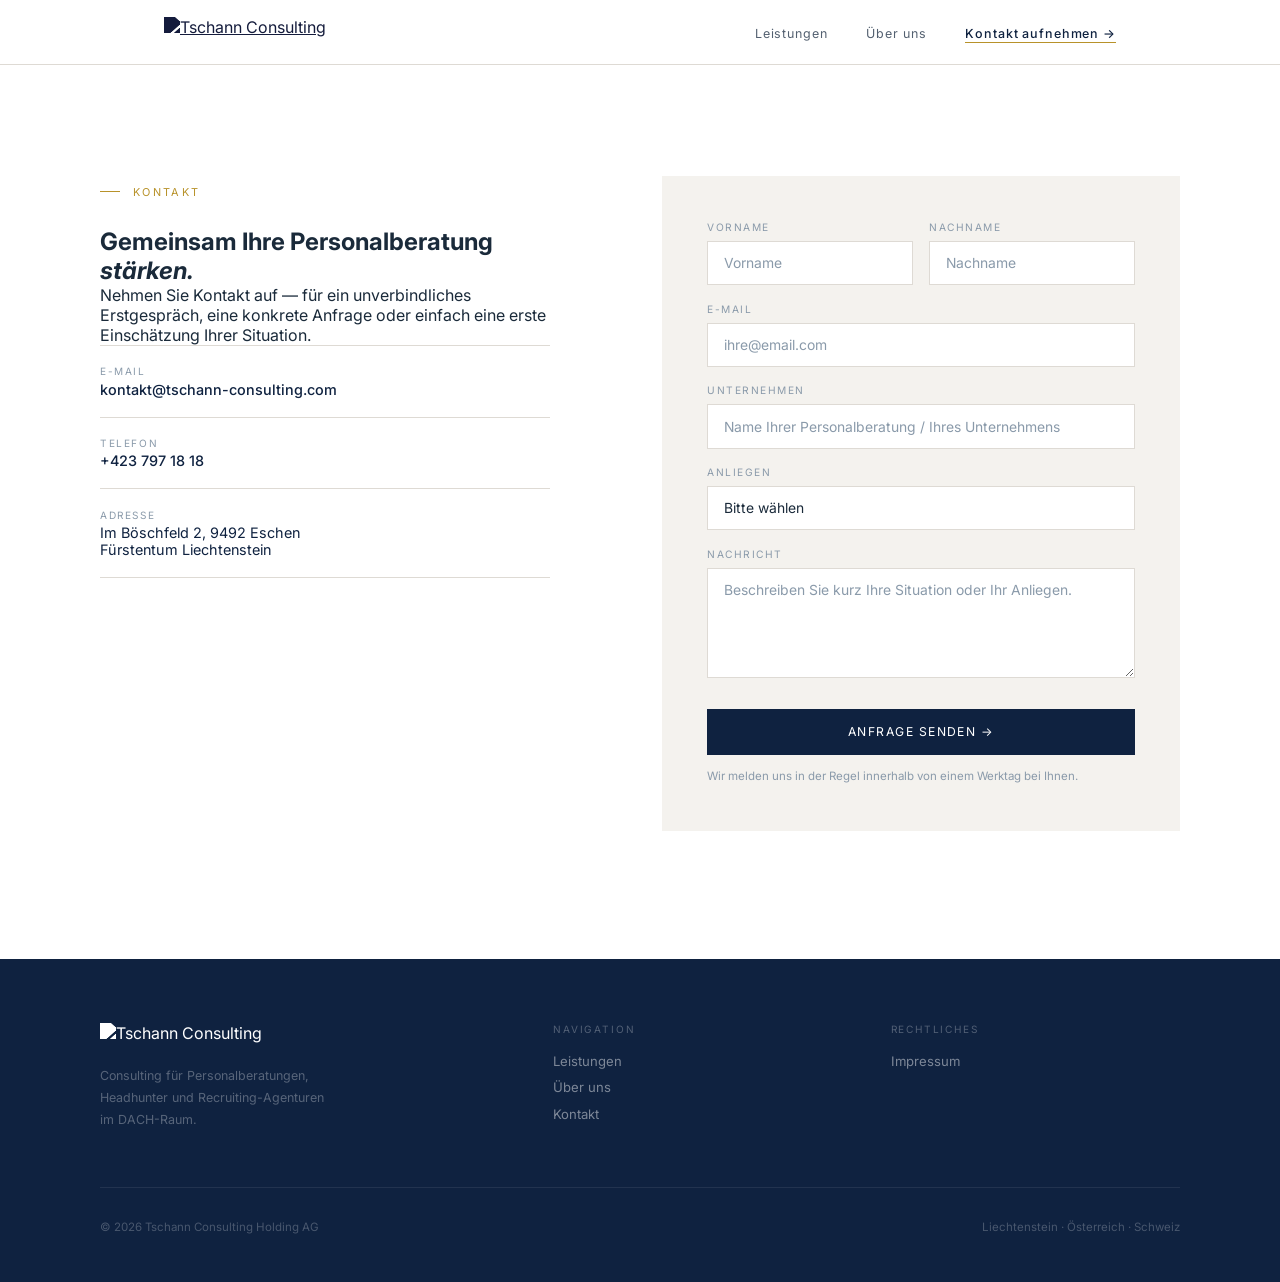
==== kontakt.html @ 7295a3ac "Add complete Tschann Consulting website - index.html, leistungen.html, ueber-uns.html, kontakt.html " ====
<!DOCTYPE html>
<html lang="de">
<head>
  <meta charset="UTF-8" />
  <meta name="viewport" content="width=device-width, initial-scale=1.0" />
  <title>Kontakt | Tschann Consulting</title>
  <meta name="description" content="Nehmen Sie Kontakt mit Tschann Consulting auf — Beratung für Personalberatungen, Headhunter und Recruiting-Agenturen in Liechtenstein, Österreich und der Schweiz." />
  <meta name="robots" content="index, follow" />
  <link rel="canonical" href="https://www.tschann-consulting.com/kontakt" />
  <meta property="og:title" content="Kontakt | Tschann Consulting" />
  <meta property="og:description" content="Unverbindliches Erstgespräch vereinbaren — Beratung für Personalberatungen im DACH-Raum." />
  <meta property="og:url" content="https://www.tschann-consulting.com/kontakt" />

  <link rel="preconnect" href="https://fonts.googleapis.com" />
  <link rel="preconnect" href="https://fonts.gstatic.com" crossorigin />
  <link href="https://fonts.googleapis.com/css2?family=Inter:wght@300;400;500&family=Lora:ital,wght@0,500;1,400&display=swap" rel="stylesheet" />
  <link rel="stylesheet" href="_shared.css" />

  <style>
    .kontakt-section {
      padding: 11rem 5vw 8rem;
      min-height: calc(100vh - 220px);
    }
    .kontakt-inner {
      max-width: 1080px; margin: 0 auto;
      display: grid; grid-template-columns: 1fr 1.15fr; gap: 7rem; align-items: start;
    }
    .kontakt-label {
      font-size: 0.68rem; letter-spacing: 0.22em; text-transform: uppercase;
      color: var(--gold); display: inline-flex; align-items: center; gap: 0.8rem; margin-bottom: 1.8rem;
    }
    .kontakt-label::before { content: ''; display: block; width: 20px; height: 1px; background: var(--gold); }
    .kontakt-left h1 {
      font-family: 'Lora', serif; font-weight: 500;
      font-size: clamp(1.9rem, 3.4vw, 2.9rem); line-height: 1.15;
      color: var(--navy); margin-bottom: 1.5rem;
    }
    .kontakt-left h1 em { font-style: italic; font-weight: 400; color: var(--mid); }
    .kontakt-left > p {
      font-size: 0.91rem; line-height: 1.88; color: var(--mid); margin-bottom: 2.4rem;
    }
    .kontakt-details { display: flex; flex-direction: column; gap: 0; }
    .kontakt-detail-item {
      padding: 1.2rem 0; border-top: 1px solid var(--line);
      display: flex; flex-direction: column; gap: 0.2rem;
    }
    .kontakt-detail-item:last-child { border-bottom: 1px solid var(--line); }
    .detail-label {
      font-size: 0.63rem; letter-spacing: 0.16em; text-transform: uppercase; color: var(--muted);
    }
    .detail-value {
      font-size: 0.9rem; color: var(--navy); text-decoration: none; font-weight: 500;
      transition: color 0.2s;
    }
    .detail-value:hover { color: var(--gold); }

    /* FORM */
    .form-wrap { background: var(--bg2); padding: 2.8rem; }
    .form-field { margin-bottom: 1.1rem; }
    .form-field label {
      display: block; font-size: 0.64rem; letter-spacing: 0.15em;
      text-transform: uppercase; color: var(--muted); margin-bottom: 0.5rem;
    }
    .form-field input, .form-field textarea, .form-field select {
      width: 100%; background: #fff;
      border: 1px solid var(--line); border-radius: 0;
      padding: 0.82rem 1rem; font-family: 'Inter', sans-serif;
      font-size: 0.87rem; color: var(--text); outline: none;
      transition: border-color 0.2s; appearance: none; -webkit-appearance: none;
    }
    .form-field input::placeholder, .form-field textarea::placeholder { color: var(--muted); }
    .form-field input:focus, .form-field textarea:focus, .form-field select:focus {
      border-color: var(--navy);
    }
    .form-field textarea { resize: vertical; min-height: 110px; }
    .form-row { display: grid; grid-template-columns: 1fr 1fr; gap: 1rem; }
    .form-submit {
      background: var(--navy); border: none; color: #fff;
      padding: 0.95rem 2.4rem; font-family: 'Inter', sans-serif;
      font-size: 0.76rem; letter-spacing: 0.12em; text-transform: uppercase;
      cursor: pointer; margin-top: 0.6rem; transition: background 0.2s; width: 100%;
    }
    .form-submit:hover { background: var(--navy2); }
    .form-note { font-size: 0.72rem; color: var(--muted); margin-top: 0.8rem; line-height: 1.65; }

    @media (max-width: 860px) {
      .kontakt-section { padding: 9rem 5vw 5rem; }
      .kontakt-inner { grid-template-columns: 1fr; gap: 3.5rem; }
      .form-wrap { padding: 2rem; margin: 0 -0px; }
      .form-row { grid-template-columns: 1fr; }
    }
  </style>
</head>
<body>

<nav id="main-nav">
  <div class="nav-inner">
    <a class="nav-logo" href="index.html">
      <img src="https://static.wixstatic.com/media/64f3cd_b1a36a77d0824938bd914c391418f5f2~mv2.png/v1/fill/w_115,h_44,al_c,q_85,usm_0.66_1.00_0.01,enc_avif,quality_auto/Logo%20kleiner_edited.png" alt="Tschann Consulting" />
    </a>
    <ul class="nav-links">
      <li><a href="leistungen.html">Leistungen</a></li>
      <li><a href="ueber-uns.html">Über uns</a></li>
      <li><a href="kontakt.html" class="nav-cta active">Kontakt aufnehmen →</a></li>
    </ul>
    <button class="nav-burger" id="nav-burger" aria-label="Menü öffnen">
      <span></span><span></span><span></span>
    </button>
  </div>
</nav>

<div class="mobile-menu" id="mobile-menu">
  <a href="leistungen.html">Leistungen</a>
  <a href="ueber-uns.html">Über uns</a>
  <a href="kontakt.html" class="nav-cta-mob">Kontakt aufnehmen →</a>
</div>

<section class="kontakt-section">
  <div class="kontakt-inner">

    <!-- LEFT -->
    <div class="reveal">
      <span class="kontakt-label">Kontakt</span>
      <h1>Gemeinsam Ihre Personalberatung <em>stärken.</em></h1>
      <p>Nehmen Sie Kontakt auf — für ein unverbindliches Erstgespräch, eine konkrete Anfrage oder einfach eine erste Einschätzung Ihrer Situation.</p>

      <div class="kontakt-details">
        <div class="kontakt-detail-item">
          <span class="detail-label">E-Mail</span>
          <a href="mailto:kontakt@tschann-consulting.com" class="detail-value">kontakt@tschann-consulting.com</a>
        </div>
        <div class="kontakt-detail-item">
          <span class="detail-label">Telefon</span>
          <a href="tel:+4237971818" class="detail-value">+423 797 18 18</a>
        </div>
        <div class="kontakt-detail-item">
          <span class="detail-label">Adresse</span>
          <span class="detail-value" style="cursor:default;font-weight:400;">Im Böschfeld 2, 9492 Eschen<br>Fürstentum Liechtenstein</span>
        </div>
      </div>
    </div>

    <!-- FORM -->
    <div class="reveal reveal-delay-2">
      <div class="form-wrap">
        <div class="form-row">
          <div class="form-field">
            <label for="vorname">Vorname</label>
            <input id="vorname" type="text" placeholder="Vorname" autocomplete="given-name" />
          </div>
          <div class="form-field">
            <label for="nachname">Nachname</label>
            <input id="nachname" type="text" placeholder="Nachname" autocomplete="family-name" />
          </div>
        </div>
        <div class="form-field">
          <label for="email">E-Mail</label>
          <input id="email" type="email" placeholder="ihre@email.com" autocomplete="email" />
        </div>
        <div class="form-field">
          <label for="unternehmen">Unternehmen</label>
          <input id="unternehmen" type="text" placeholder="Name Ihrer Personalberatung / Ihres Unternehmens" autocomplete="organization" />
        </div>
        <div class="form-field">
          <label for="anliegen">Anliegen</label>
          <select id="anliegen">
            <option value="" disabled selected>Bitte wählen</option>
            <option>Strategische Beratung</option>
            <option>Prozessoptimierung</option>
            <option>Expansion</option>
            <option>Gründung einer Personalberatung</option>
            <option>Allgemeine Anfrage</option>
          </select>
        </div>
        <div class="form-field">
          <label for="nachricht">Nachricht</label>
          <textarea id="nachricht" placeholder="Beschreiben Sie kurz Ihre Situation oder Ihr Anliegen."></textarea>
        </div>
        <button class="form-submit">Anfrage senden →</button>
        <p class="form-note">Wir melden uns in der Regel innerhalb von einem Werktag bei Ihnen.</p>
      </div>
    </div>

  </div>
</section>

<!-- FOOTER -->
<footer>
  <div class="footer-inner">
    <div>
      <div class="footer-logo">
        <img src="https://static.wixstatic.com/media/64f3cd_b1a36a77d0824938bd914c391418f5f2~mv2.png/v1/fill/w_115,h_44,al_c,q_85,usm_0.66_1.00_0.01,enc_avif,quality_auto/Logo%20kleiner_edited.png" alt="Tschann Consulting" />
      </div>
      <p class="footer-tagline">Consulting für Personalberatungen, Headhunter und Recruiting-Agenturen im DACH-Raum.</p>
    </div>
    <div>
      <span class="footer-col-title">Navigation</span>
      <div class="footer-links-list">
        <a href="leistungen.html">Leistungen</a>
        <a href="ueber-uns.html">Über uns</a>
        <a href="kontakt.html">Kontakt</a>
      </div>
    </div>
    <div>
      <span class="footer-col-title">Rechtliches</span>
      <div class="footer-links-list">
        <a href="#" id="impressum-open">Impressum</a>
      </div>
    </div>
  </div>
  <div class="footer-bottom">
    <span class="footer-copy">© 2026 Tschann Consulting Holding AG</span>
    <span class="footer-copy">Liechtenstein · Österreich · Schweiz</span>
  </div>
</footer>

<!-- IMPRESSUM MODAL -->
<div id="impressum-modal" style="display:none;position:fixed;inset:0;z-index:200;background:rgba(15,34,64,0.78);backdrop-filter:blur(6px);overflow-y:auto;padding:2rem 5vw;">
  <div style="max-width:620px;margin:4rem auto;background:#fff;padding:3rem;position:relative;">
    <button id="impressum-close" style="position:absolute;top:1.2rem;right:1.4rem;background:none;border:none;font-size:1.3rem;cursor:pointer;color:var(--mid);" title="Schliessen">×</button>
    <span style="font-size:0.66rem;letter-spacing:0.2em;text-transform:uppercase;color:var(--gold);display:block;margin-bottom:1.2rem;">Rechtliche Angaben</span>
    <h2 style="font-family:'Lora',serif;font-weight:500;font-size:1.7rem;color:var(--navy);margin-bottom:2rem;">Impressum</h2>
    <p style="font-size:0.9rem;line-height:1.85;color:var(--text);margin-bottom:1.6rem;">
      Tschann Consulting Holding AG<br />
      Im Böschfeld 2, 9492 Eschen<br />
      Fürstentum Liechtenstein<br /><br />
      Handelsregister-Nr.: FL-0002.721.791-1<br />
      Geschäftsführer: René Tschann
    </p>
    <p style="font-size:0.9rem;line-height:1.85;color:var(--text);margin-bottom:1.6rem;">
      <a href="mailto:kontakt@tschann-consulting.com" style="color:var(--gold);text-decoration:none;">kontakt@tschann-consulting.com</a><br />
      <a href="tel:+4237971818" style="color:var(--gold);text-decoration:none;">+423 797 18 18</a>
    </p>
    <p style="font-size:0.82rem;line-height:1.8;color:var(--mid);">Aufsichtsbehörde: Amt für Volkswirtschaft (AVW), Äulestrasse 70, 9490 Vaduz, Fürstentum Liechtenstein.</p>
  </div>
</div>

<script>
  const nav = document.getElementById('main-nav');
  window.addEventListener('scroll', () => { nav.classList.toggle('scrolled', window.scrollY > 20); }, { passive: true });

  const burger = document.getElementById('nav-burger');
  const mobileMenu = document.getElementById('mobile-menu');
  burger.addEventListener('click', () => {
    const open = burger.classList.toggle('open');
    mobileMenu.classList.toggle('open', open);
    document.body.style.overflow = open ? 'hidden' : '';
  });
  mobileMenu.querySelectorAll('a').forEach(a => {
    a.addEventListener('click', () => { burger.classList.remove('open'); mobileMenu.classList.remove('open'); document.body.style.overflow = ''; });
  });

  const ro = new IntersectionObserver(entries => {
    entries.forEach(e => { if (e.isIntersecting) { e.target.classList.add('visible'); ro.unobserve(e.target); } });
  }, { threshold: 0.1 });
  document.querySelectorAll('.reveal').forEach(el => ro.observe(el));

  const modal = document.getElementById('impressum-modal');
  document.getElementById('impressum-open').addEventListener('click', e => { e.preventDefault(); modal.style.display = 'block'; document.body.style.overflow = 'hidden'; });
  document.getElementById('impressum-close').addEventListener('click', () => { modal.style.display = 'none'; document.body.style.overflow = ''; });
  modal.addEventListener('click', e => { if (e.target === modal) { modal.style.display = 'none'; document.body.style.overflow = ''; } });
  document.addEventListener('keydown', e => { if (e.key === 'Escape') { modal.style.display = 'none'; document.body.style.overflow = ''; } });
</script>

</body>
</html>
---- _shared.css ----
/* ── Shared styles – Tschann Consulting ── */

*, *::before, *::after { box-sizing: border-box; margin: 0; padding: 0; }

:root {
  --navy:  #0f2240;
  --navy2: #1a3560;
  --gold:  #b8922a;
  --gold2: #d4a83a;
  --bg:    #ffffff;
  --bg2:   #f4f2ee;
  --bg3:   #edeae4;
  --line:  #dedad4;
  --text:  #1a2a3a;
  --mid:   #536070;
  --muted: #8a9aaa;
}

html { scroll-behavior: smooth; }

body {
  font-family: 'Inter', sans-serif;
  background: var(--bg);
  color: var(--text);
  overflow-x: hidden;
  -webkit-font-smoothing: antialiased;
}

/* ── NAV ── */
nav {
  position: fixed; top: 0; left: 0; right: 0; z-index: 100;
  background: rgba(255,255,255,0.95);
  backdrop-filter: blur(16px);
  -webkit-backdrop-filter: blur(16px);
  border-bottom: 1px solid var(--line);
  transition: box-shadow 0.3s;
}
nav.scrolled { box-shadow: 0 2px 24px rgba(15,34,64,0.07); }

.nav-inner {
  max-width: 1080px; margin: 0 auto; padding: 0 5vw;
  height: 64px; display: flex; align-items: center; justify-content: space-between;
}
.nav-logo img {
  height: 30px; display: block;
  filter: brightness(0) saturate(100%) invert(11%) sepia(42%) saturate(1200%) hue-rotate(196deg) brightness(90%);
  transition: opacity 0.2s;
}
.nav-logo:hover img { opacity: 0.7; }

.nav-links { display: flex; align-items: center; gap: 2.4rem; list-style: none; }
.nav-links a {
  font-size: 0.78rem; letter-spacing: 0.07em; color: var(--mid);
  text-decoration: none; transition: color 0.2s;
}
.nav-links a:hover, .nav-links a.active { color: var(--navy); }
.nav-cta {
  color: var(--navy) !important; font-weight: 500;
  border-bottom: 1px solid var(--gold); padding-bottom: 1px;
}
.nav-cta:hover { color: var(--gold) !important; }

/* ── HAMBURGER (mobile) ── */
.nav-burger {
  display: none;
  flex-direction: column; justify-content: center; gap: 5px;
  width: 36px; height: 36px; background: none; border: none;
  cursor: pointer; padding: 4px;
}
.nav-burger span {
  display: block; width: 22px; height: 1.5px;
  background: var(--navy); border-radius: 2px;
  transition: transform 0.3s, opacity 0.3s;
}
.nav-burger.open span:nth-child(1) { transform: translateY(6.5px) rotate(45deg); }
.nav-burger.open span:nth-child(2) { opacity: 0; }
.nav-burger.open span:nth-child(3) { transform: translateY(-6.5px) rotate(-45deg); }

/* ── MOBILE MENU ── */
.mobile-menu {
  display: none;
  position: fixed; inset: 64px 0 0 0; z-index: 99;
  background: #fff; padding: 2rem 5vw;
  flex-direction: column; gap: 0;
  border-top: 1px solid var(--line);
  overflow-y: auto;
}
.mobile-menu.open { display: flex; }
.mobile-menu a {
  font-size: 1.05rem; font-weight: 400; color: var(--text);
  text-decoration: none; padding: 1rem 0;
  border-bottom: 1px solid var(--line); display: block;
  transition: color 0.2s;
}
.mobile-menu a:hover { color: var(--gold); }
.mobile-menu a.nav-cta-mob {
  margin-top: 1.4rem; background: var(--navy); color: #fff !important;
  text-align: center; padding: 1rem; border: none;
  font-size: 0.82rem; letter-spacing: 0.1em; text-transform: uppercase;
}

/* ── FOOTER ── */
footer { padding: 4rem 5vw 3rem; background: var(--navy); }
.footer-inner {
  max-width: 1080px; margin: 0 auto;
  display: grid; grid-template-columns: 1.4fr 1fr 1fr; gap: 3rem; margin-bottom: 3.5rem;
}
.footer-logo img { height: 26px; display: block; margin-bottom: 1rem; filter: brightness(0) invert(1); }
.footer-tagline { font-size: 0.78rem; line-height: 1.75; color: rgba(255,255,255,0.3); max-width: 240px; }
.footer-col-title {
  font-size: 0.63rem; letter-spacing: 0.18em; text-transform: uppercase;
  color: rgba(255,255,255,0.28); margin-bottom: 1.1rem; display: block;
}
.footer-links-list { display: flex; flex-direction: column; gap: 0.65rem; }
.footer-links-list a {
  font-size: 0.82rem; color: rgba(255,255,255,0.46);
  text-decoration: none; transition: color 0.2s;
}
.footer-links-list a:hover { color: #fff; }
.footer-bottom {
  max-width: 1080px; margin: 0 auto;
  padding-top: 2rem; border-top: 1px solid rgba(255,255,255,0.08);
  display: flex; justify-content: space-between; align-items: center; flex-wrap: wrap; gap: 1rem;
}
.footer-copy { font-size: 0.72rem; color: rgba(255,255,255,0.24); }

/* ── SHARED LAYOUT ── */
.inner { max-width: 1080px; margin: 0 auto; }
.section { padding: 7rem 5vw; border-bottom: 1px solid var(--line); }
.section-label {
  font-size: 0.63rem; letter-spacing: 0.22em; text-transform: uppercase;
  color: var(--muted); margin-bottom: 3.5rem; display: block;
}

/* ── TYPOGRAPHY ── */
.serif-heading {
  font-family: 'Lora', serif; font-weight: 500; line-height: 1.2; color: var(--navy);
}
.serif-heading em { font-style: italic; font-weight: 400; color: var(--mid); }

/* ── LINKS ── */
.link-arrow {
  font-size: 0.83rem; text-decoration: none;
  display: inline-flex; align-items: center; gap: 0.4rem;
  padding-bottom: 2px; transition: color 0.2s, border-color 0.2s;
}
.link-gold { color: var(--gold); border-bottom: 1px solid var(--gold); }
.link-gold:hover { color: var(--navy); border-color: var(--navy); }
.link-navy { color: var(--navy); border-bottom: 1px solid var(--line); }
.link-navy:hover { color: var(--gold); border-color: var(--gold); }

/* ── REVEAL ── */
.reveal {
  opacity: 0; transform: translateY(22px);
  transition: opacity 0.65s cubic-bezier(0.4,0,0.2,1), transform 0.65s cubic-bezier(0.4,0,0.2,1);
}
.reveal.visible { opacity: 1; transform: translateY(0); }
.reveal-delay-1 { transition-delay: 0.08s; }
.reveal-delay-2 { transition-delay: 0.16s; }
.reveal-delay-3 { transition-delay: 0.24s; }
.reveal-delay-4 { transition-delay: 0.32s; }

/* ── RESPONSIVE ── */
@media (max-width: 860px) {
  .nav-links { display: none; }
  .nav-burger { display: flex; }
  .footer-inner { grid-template-columns: 1fr; gap: 2rem; }
}
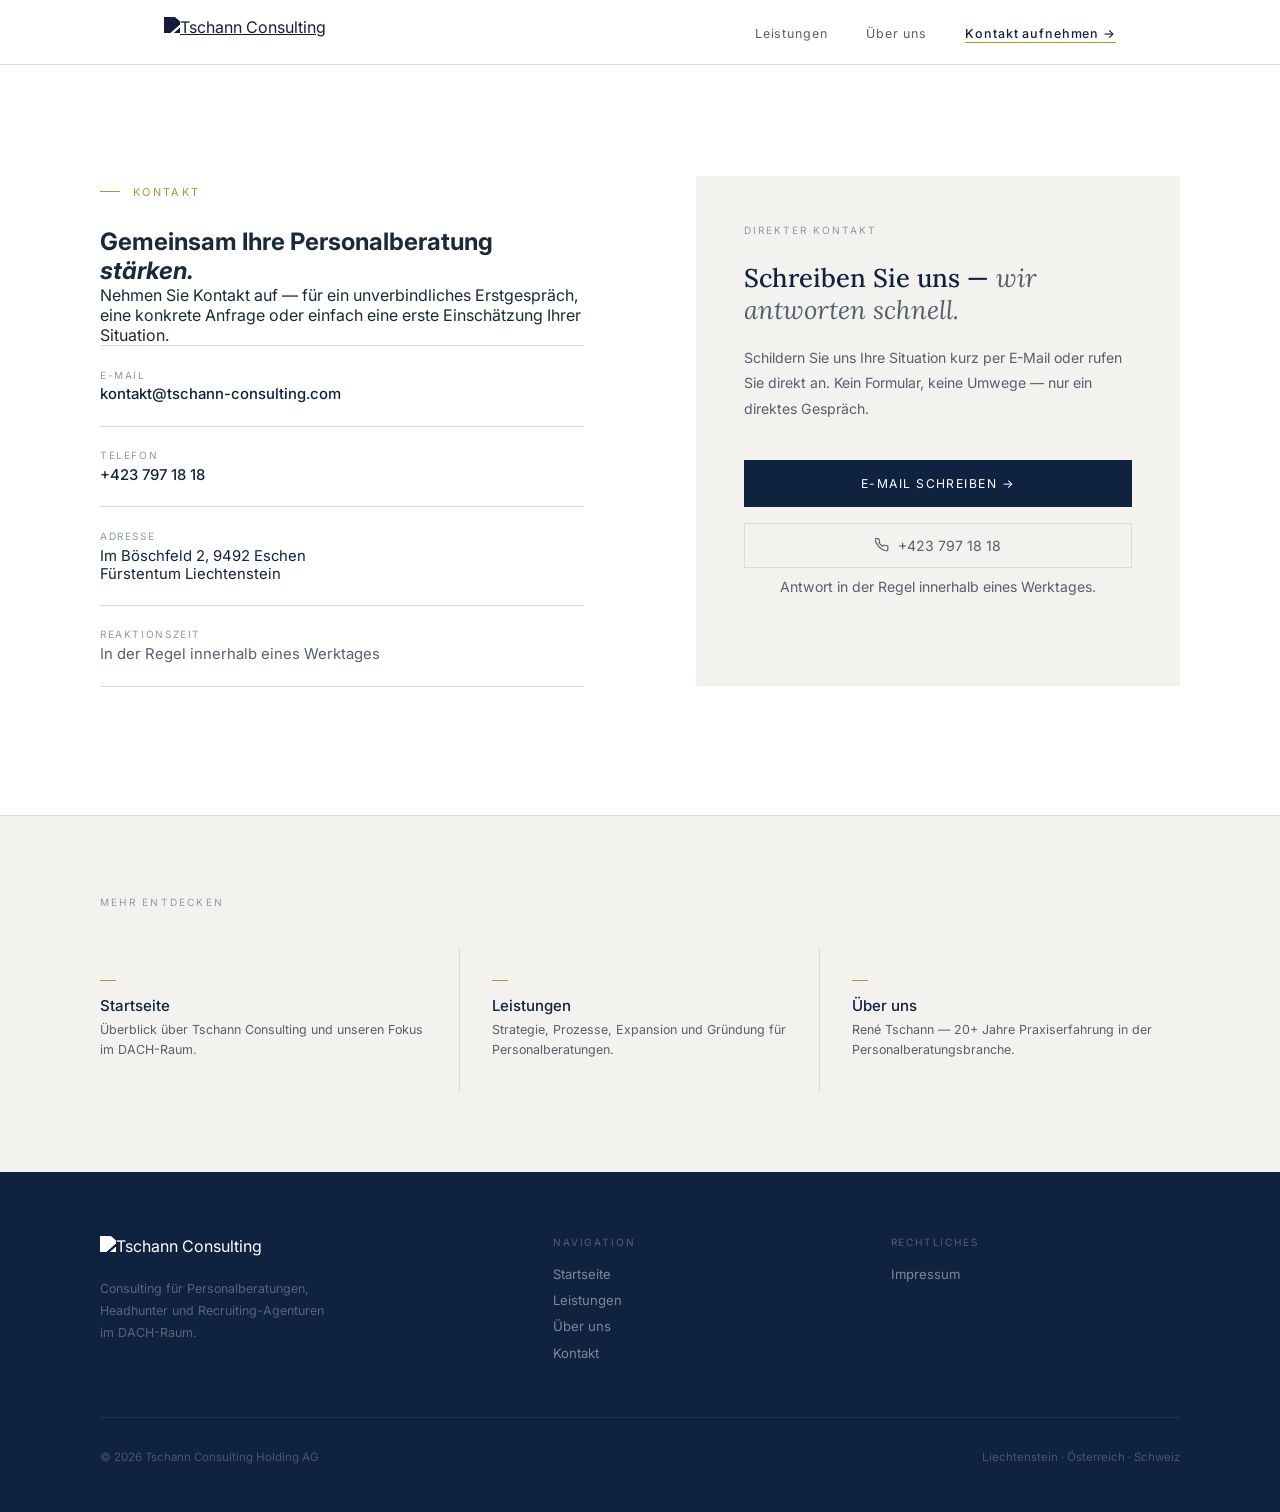
==== commit 8b4048a1: "Fix navigation, remove contact form, add page cross-links - Add Startseite link to all nav menus (de" ====
--- a/kontakt.html
+++ b/kontakt.html
@@ -19,11 +19,10 @@
   <style>
     .kontakt-section {
       padding: 11rem 5vw 8rem;
-      min-height: calc(100vh - 220px);
     }
     .kontakt-inner {
       max-width: 1080px; margin: 0 auto;
-      display: grid; grid-template-columns: 1fr 1.15fr; gap: 7rem; align-items: start;
+      display: grid; grid-template-columns: 1fr 1fr; gap: 7rem; align-items: start;
     }
     .kontakt-label {
       font-size: 0.68rem; letter-spacing: 0.22em; text-transform: uppercase;
@@ -37,57 +36,99 @@
     }
     .kontakt-left h1 em { font-style: italic; font-weight: 400; color: var(--mid); }
     .kontakt-left > p {
-      font-size: 0.91rem; line-height: 1.88; color: var(--mid); margin-bottom: 2.4rem;
+      font-size: 0.93rem; line-height: 1.88; color: var(--mid); margin-bottom: 3rem;
+      max-width: 420px;
     }
     .kontakt-details { display: flex; flex-direction: column; gap: 0; }
     .kontakt-detail-item {
-      padding: 1.2rem 0; border-top: 1px solid var(--line);
-      display: flex; flex-direction: column; gap: 0.2rem;
+      padding: 1.4rem 0; border-top: 1px solid var(--line);
+      display: flex; flex-direction: column; gap: 0.3rem;
     }
     .kontakt-detail-item:last-child { border-bottom: 1px solid var(--line); }
     .detail-label {
       font-size: 0.63rem; letter-spacing: 0.16em; text-transform: uppercase; color: var(--muted);
     }
     .detail-value {
-      font-size: 0.9rem; color: var(--navy); text-decoration: none; font-weight: 500;
+      font-size: 0.93rem; color: var(--navy); text-decoration: none; font-weight: 500;
       transition: color 0.2s;
     }
     .detail-value:hover { color: var(--gold); }
 
-    /* FORM */
-    .form-wrap { background: var(--bg2); padding: 2.8rem; }
-    .form-field { margin-bottom: 1.1rem; }
-    .form-field label {
-      display: block; font-size: 0.64rem; letter-spacing: 0.15em;
-      text-transform: uppercase; color: var(--muted); margin-bottom: 0.5rem;
-    }
-    .form-field input, .form-field textarea, .form-field select {
-      width: 100%; background: #fff;
-      border: 1px solid var(--line); border-radius: 0;
-      padding: 0.82rem 1rem; font-family: 'Inter', sans-serif;
-      font-size: 0.87rem; color: var(--text); outline: none;
-      transition: border-color 0.2s; appearance: none; -webkit-appearance: none;
-    }
-    .form-field input::placeholder, .form-field textarea::placeholder { color: var(--muted); }
-    .form-field input:focus, .form-field textarea:focus, .form-field select:focus {
-      border-color: var(--navy);
-    }
-    .form-field textarea { resize: vertical; min-height: 110px; }
-    .form-row { display: grid; grid-template-columns: 1fr 1fr; gap: 1rem; }
-    .form-submit {
-      background: var(--navy); border: none; color: #fff;
-      padding: 0.95rem 2.4rem; font-family: 'Inter', sans-serif;
+    /* ── RIGHT: direct contact card ── */
+    .contact-card {
+      background: var(--bg2); padding: 3rem;
+    }
+    .contact-card-label {
+      font-size: 0.63rem; letter-spacing: 0.2em; text-transform: uppercase;
+      color: var(--muted); display: block; margin-bottom: 1.6rem;
+    }
+    .contact-card h2 {
+      font-family: 'Lora', serif; font-weight: 500;
+      font-size: clamp(1.3rem, 2vw, 1.7rem); line-height: 1.25;
+      color: var(--navy); margin-bottom: 1.2rem;
+    }
+    .contact-card h2 em { font-style: italic; font-weight: 400; color: var(--mid); }
+    .contact-card p {
+      font-size: 0.88rem; line-height: 1.82; color: var(--mid); margin-bottom: 2.4rem;
+    }
+    .contact-card-action {
+      display: flex; flex-direction: column; gap: 1rem;
+    }
+    .contact-email-btn {
+      background: var(--navy); color: #fff; text-decoration: none;
+      padding: 1rem 2rem; font-family: 'Inter', sans-serif;
       font-size: 0.76rem; letter-spacing: 0.12em; text-transform: uppercase;
-      cursor: pointer; margin-top: 0.6rem; transition: background 0.2s; width: 100%;
-    }
-    .form-submit:hover { background: var(--navy2); }
-    .form-note { font-size: 0.72rem; color: var(--muted); margin-top: 0.8rem; line-height: 1.65; }
+      text-align: center; transition: background 0.2s; display: block;
+    }
+    .contact-email-btn:hover { background: var(--navy2); }
+    .contact-phone-link {
+      display: flex; align-items: center; justify-content: center; gap: 0.6rem;
+      font-size: 0.88rem; color: var(--mid); text-decoration: none;
+      padding: 0.8rem; border: 1px solid var(--line);
+      transition: border-color 0.2s, color 0.2s;
+    }
+    .contact-phone-link:hover { border-color: var(--navy); color: var(--navy); }
+    .contact-note {
+      font-size: 0.72rem; color: var(--muted); text-align: center;
+      margin-top: 0.4rem; line-height: 1.65;
+    }
+
+    /* ── PAGE LINKS ── */
+    .page-links-section {
+      padding: 5rem 5vw;
+      background: var(--bg2);
+      border-top: 1px solid var(--line);
+    }
+    .page-links-inner {
+      max-width: 1080px; margin: 0 auto;
+    }
+    .page-links-label {
+      font-size: 0.63rem; letter-spacing: 0.22em; text-transform: uppercase;
+      color: var(--muted); display: block; margin-bottom: 2.5rem;
+    }
+    .page-links-grid {
+      display: grid; grid-template-columns: repeat(3, 1fr); gap: 0;
+    }
+    .page-link-item {
+      padding: 2rem 2rem 2rem 0;
+      border-right: 1px solid var(--line);
+      text-decoration: none; display: block;
+      transition: background 0.2s;
+    }
+    .page-link-item:last-child { border-right: none; padding-left: 2rem; padding-right: 0; }
+    .page-link-item:nth-child(2) { padding-left: 2rem; }
+    .page-link-item:hover { opacity: 0.7; }
+    .page-link-accent { display: block; width: 16px; height: 1.5px; background: var(--gold); margin-bottom: 0.9rem; border-radius: 1px; }
+    .page-link-title { font-size: 0.94rem; font-weight: 500; color: var(--navy); margin-bottom: 0.35rem; }
+    .page-link-desc { font-size: 0.78rem; color: var(--mid); line-height: 1.6; }
 
     @media (max-width: 860px) {
       .kontakt-section { padding: 9rem 5vw 5rem; }
       .kontakt-inner { grid-template-columns: 1fr; gap: 3.5rem; }
-      .form-wrap { padding: 2rem; margin: 0 -0px; }
-      .form-row { grid-template-columns: 1fr; }
+      .contact-card { padding: 2rem; }
+      .page-links-grid { grid-template-columns: 1fr; }
+      .page-link-item { border-right: none; border-bottom: 1px solid var(--line); padding: 1.6rem 0 !important; }
+      .page-link-item:last-child { border-bottom: none; }
     }
   </style>
 </head>
@@ -110,6 +151,7 @@
 </nav>
 
 <div class="mobile-menu" id="mobile-menu">
+  <a href="index.html">Startseite</a>
   <a href="leistungen.html">Leistungen</a>
   <a href="ueber-uns.html">Über uns</a>
   <a href="kontakt.html" class="nav-cta-mob">Kontakt aufnehmen →</a>
@@ -118,7 +160,7 @@
 <section class="kontakt-section">
   <div class="kontakt-inner">
 
-    <!-- LEFT -->
+    <!-- LEFT: info -->
     <div class="reveal">
       <span class="kontakt-label">Kontakt</span>
       <h1>Gemeinsam Ihre Personalberatung <em>stärken.</em></h1>
@@ -137,52 +179,56 @@
           <span class="detail-label">Adresse</span>
           <span class="detail-value" style="cursor:default;font-weight:400;">Im Böschfeld 2, 9492 Eschen<br>Fürstentum Liechtenstein</span>
         </div>
-      </div>
-    </div>
-
-    <!-- FORM -->
+        <div class="kontakt-detail-item">
+          <span class="detail-label">Reaktionszeit</span>
+          <span class="detail-value" style="cursor:default;font-weight:400;color:var(--mid);">In der Regel innerhalb eines Werktages</span>
+        </div>
+      </div>
+    </div>
+
+    <!-- RIGHT: contact card -->
     <div class="reveal reveal-delay-2">
-      <div class="form-wrap">
-        <div class="form-row">
-          <div class="form-field">
-            <label for="vorname">Vorname</label>
-            <input id="vorname" type="text" placeholder="Vorname" autocomplete="given-name" />
-          </div>
-          <div class="form-field">
-            <label for="nachname">Nachname</label>
-            <input id="nachname" type="text" placeholder="Nachname" autocomplete="family-name" />
-          </div>
-        </div>
-        <div class="form-field">
-          <label for="email">E-Mail</label>
-          <input id="email" type="email" placeholder="ihre@email.com" autocomplete="email" />
-        </div>
-        <div class="form-field">
-          <label for="unternehmen">Unternehmen</label>
-          <input id="unternehmen" type="text" placeholder="Name Ihrer Personalberatung / Ihres Unternehmens" autocomplete="organization" />
-        </div>
-        <div class="form-field">
-          <label for="anliegen">Anliegen</label>
-          <select id="anliegen">
-            <option value="" disabled selected>Bitte wählen</option>
-            <option>Strategische Beratung</option>
-            <option>Prozessoptimierung</option>
-            <option>Expansion</option>
-            <option>Gründung einer Personalberatung</option>
-            <option>Allgemeine Anfrage</option>
-          </select>
-        </div>
-        <div class="form-field">
-          <label for="nachricht">Nachricht</label>
-          <textarea id="nachricht" placeholder="Beschreiben Sie kurz Ihre Situation oder Ihr Anliegen."></textarea>
-        </div>
-        <button class="form-submit">Anfrage senden →</button>
-        <p class="form-note">Wir melden uns in der Regel innerhalb von einem Werktag bei Ihnen.</p>
+      <div class="contact-card">
+        <span class="contact-card-label">Direkter Kontakt</span>
+        <h2>Schreiben Sie uns — <em>wir antworten schnell.</em></h2>
+        <p>Schildern Sie uns Ihre Situation kurz per E-Mail oder rufen Sie direkt an. Kein Formular, keine Umwege — nur ein direktes Gespräch.</p>
+        <div class="contact-card-action">
+          <a href="mailto:kontakt@tschann-consulting.com" class="contact-email-btn">E-Mail schreiben →</a>
+          <a href="tel:+4237971818" class="contact-phone-link">
+            <svg width="14" height="14" viewBox="0 0 24 24" fill="none" stroke="currentColor" stroke-width="2" stroke-linecap="round" stroke-linejoin="round"><path d="M22 16.92v3a2 2 0 01-2.18 2 19.79 19.79 0 01-8.63-3.07A19.5 19.5 0 013.07 10a19.79 19.79 0 01-3.07-8.67A2 2 0 012 1h3a2 2 0 012 1.72c.127.96.361 1.903.7 2.81a2 2 0 01-.45 2.11L6.91 8.09a16 16 0 006 6l1.27-1.27a2 2 0 012.11-.45c.907.339 1.85.573 2.81.7A2 2 0 0122 15z"/></svg>
+            +423 797 18 18
+          </a>
+        </div>
+        <p class="contact-note">Antwort in der Regel innerhalb eines Werktages.</p>
       </div>
     </div>
 
   </div>
 </section>
+
+<!-- PAGE LINKS -->
+<div class="page-links-section">
+  <div class="page-links-inner">
+    <span class="page-links-label">Mehr entdecken</span>
+    <div class="page-links-grid">
+      <a href="index.html" class="page-link-item reveal reveal-delay-1">
+        <span class="page-link-accent"></span>
+        <div class="page-link-title">Startseite</div>
+        <div class="page-link-desc">Überblick über Tschann Consulting und unseren Fokus im DACH-Raum.</div>
+      </a>
+      <a href="leistungen.html" class="page-link-item reveal reveal-delay-2">
+        <span class="page-link-accent"></span>
+        <div class="page-link-title">Leistungen</div>
+        <div class="page-link-desc">Strategie, Prozesse, Expansion und Gründung für Personalberatungen.</div>
+      </a>
+      <a href="ueber-uns.html" class="page-link-item reveal reveal-delay-3">
+        <span class="page-link-accent"></span>
+        <div class="page-link-title">Über uns</div>
+        <div class="page-link-desc">René Tschann — 20+ Jahre Praxiserfahrung in der Personalberatungsbranche.</div>
+      </a>
+    </div>
+  </div>
+</div>
 
 <!-- FOOTER -->
 <footer>
@@ -196,6 +242,7 @@
     <div>
       <span class="footer-col-title">Navigation</span>
       <div class="footer-links-list">
+        <a href="index.html">Startseite</a>
         <a href="leistungen.html">Leistungen</a>
         <a href="ueber-uns.html">Über uns</a>
         <a href="kontakt.html">Kontakt</a>
